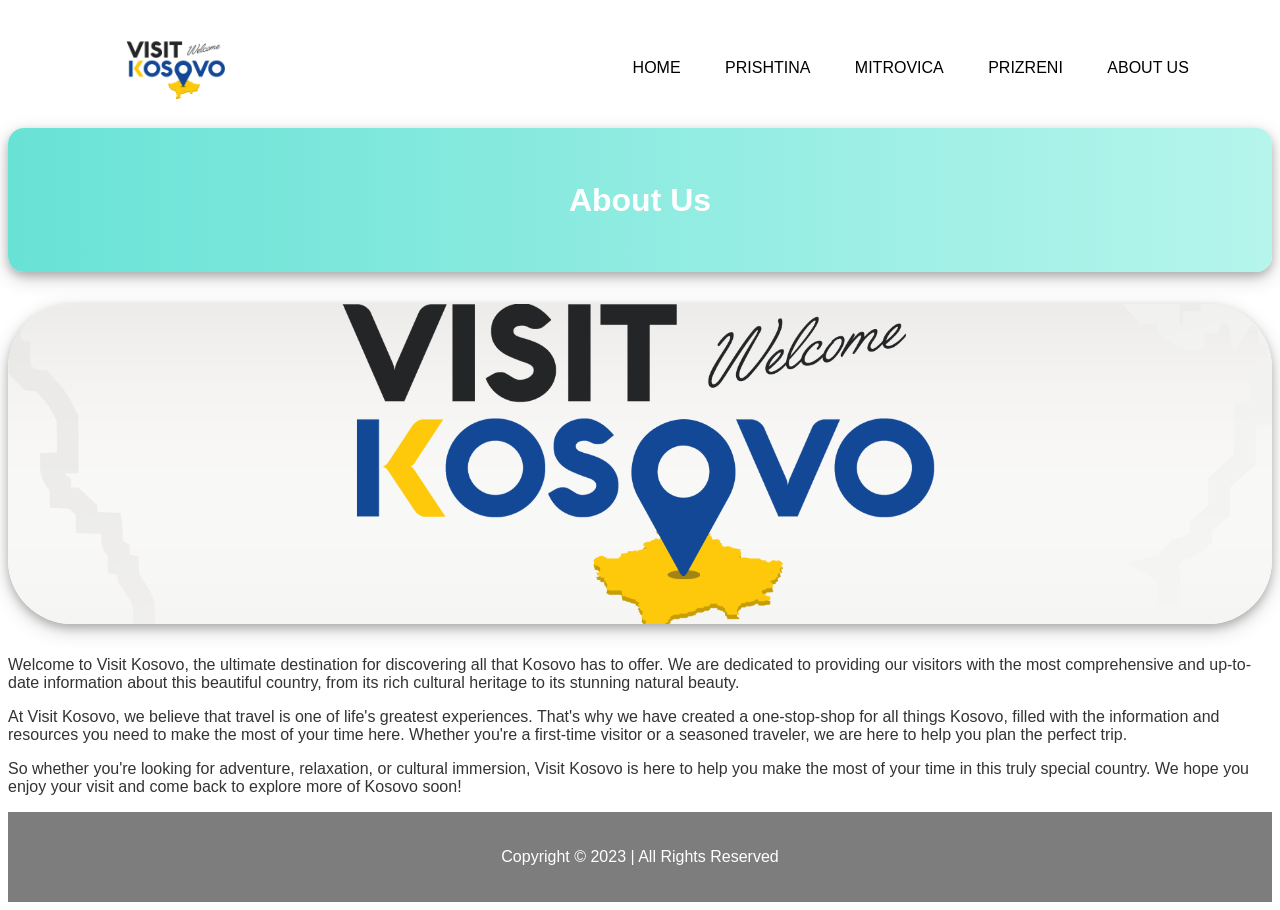
==== aboutus.html @ 827a9a32 "Add files via upload" ====
<!DOCTYPE html>
<html lang="en">
<head>
    <meta charset="UTF-8">
    <meta http-equiv="X-UA-Compatible" content="IE=edge">
    <meta name="viewport" content="width=device-width, initial-scale=1.0">
    <title>About Us</title>
    <link rel="stylesheet" href="aboutus.css">
    <link rel="stylesheet" href="bootstrap.css">
    <script src="bootstrap.js"></script>
    <link rel="icon" type="image/png" href="Photos/favicon-32x32.png" sizes="32x32" />
</head>
<body id="redoni">
<div class="rb-navbar">
    <img src="Photos\r2.png" class="logo">
    <ul>
        <li><a href="home.html">Home</a></li>
        <li><a href="Faqja3.html">Prishtina</a></li>
        <li><a href="mitrovica.html"><span class="mitrovica">Mitrovica</span></a></li>
        <li><a href="prizreni.html">Prizreni</a></li>
        <li><a href="aboutus.html">About Us</a></li>
    </ul>
</div>

    <div class="container my-5">
      <div class="rbabout-header d-flex align-items-center">
        <h1 class="text-center">About Us</h1>
      </div>
      <div class="row">
        <div class="col-md-6 mb-3">
          <div class="rbabout-image"></div>
        </div>
        <div class="col-md-6">
          <p class="rbabout-text lead">Welcome to Visit Kosovo, the ultimate destination for discovering all that Kosovo has to offer. We are dedicated to providing our visitors with the most comprehensive and up-to-date information about this beautiful country, from its rich cultural heritage to its stunning natural beauty. </p>
          <p class="rbabout-text">At Visit Kosovo, we believe that travel is one of life's greatest experiences. That's why we have created a one-stop-shop for all things Kosovo, filled with the information and resources you need to make the most of your time here. Whether you're a first-time visitor or a seasoned traveler, we are here to help you plan the perfect trip.</p>
          <p class="rbabout-text">So whether you're looking for adventure, relaxation, or cultural immersion, Visit Kosovo is here to help you make the most of your time in this truly special country. We hope you enjoy your visit and come back to explore more of Kosovo soon!</p>
        </div>
      </div>
    </div>
    
    
<div class="footer">
    <p class="rbp">Copyright &copy; 2023 | All Rights Reserved</p>
</div>

</body>
</html>
---- aboutus.css ----
#redoni {
  font-family: 'Gill Sans', 'Gill Sans MT', Calibri, 'Trebuchet MS', sans-serif;
}

.rb-navbar {
  width: 90%;
  margin: auto;
  padding: 1px 0;
  display: flex;
  align-items: center;
  justify-content: space-between;
}

.logo {
  width: 210px;
  cursor: pointer;
}

.rb-navbar ul li {
  list-style: none;
  display: inline-block;
  margin: 0 20px;
  position: relative;
}

.rb-navbar ul li a {
  text-decoration: none;
  color: #000;
  text-transform: uppercase;
  font-weight: 500;
}

.rb-navbar ul li::after {
  content: '';
  height: 3px;
  width: 0%;
  background: #009688;
  position: absolute;
  left: 0;
  bottom: -5px;
  transition: 0.7s;
}

.rb-navbar ul li:hover:after {
  width: 100%;
}


@media (max-width: 768px) {
  .rb-navbar {
    flex-direction: column;
    align-items: center;
    width: 100%;
  }
  .logo {
    margin-bottom: 20px;
  }
  ul {
    flex-direction: column;
  }
  li {
    margin-right: 0;
    margin-bottom: 20px;
  }
}


.lead {
    color: black;
}


.rbabout-header {
    background-image: linear-gradient(to right, #69e2d6, #b5f5ec);
    padding: 2rem;
    text-align: center;
    border-radius: 1rem;
    box-shadow: 0 4px 8px 0 rgba(0, 0, 0, 0.2), 0 6px 20px 0 rgba(0, 0, 0, 0.19);
    margin-bottom: 2rem;
}
.rbabout-header h1 {
    font-weight: bold;
    color: #fff;
}
.rbabout-image {
    background-image: url("Photos/vizitkosova.png");
    background-size: cover;
    background-position: center;
    height: 320px;
    border-radius: 4rem;
    margin-bottom: 2rem;
    box-shadow: 0 4px 8px 0 rgba(0, 0, 0, 0.2), 0 6px 20px 0 rgba(0, 0, 0, 0.19);
}
.rbabout-text {
    color: #333;
}

.footer {
  background-color: rgb(125, 125, 125);
  color: #fff;
  padding: 20px;
}

.rbp{
  text-align: center;
}
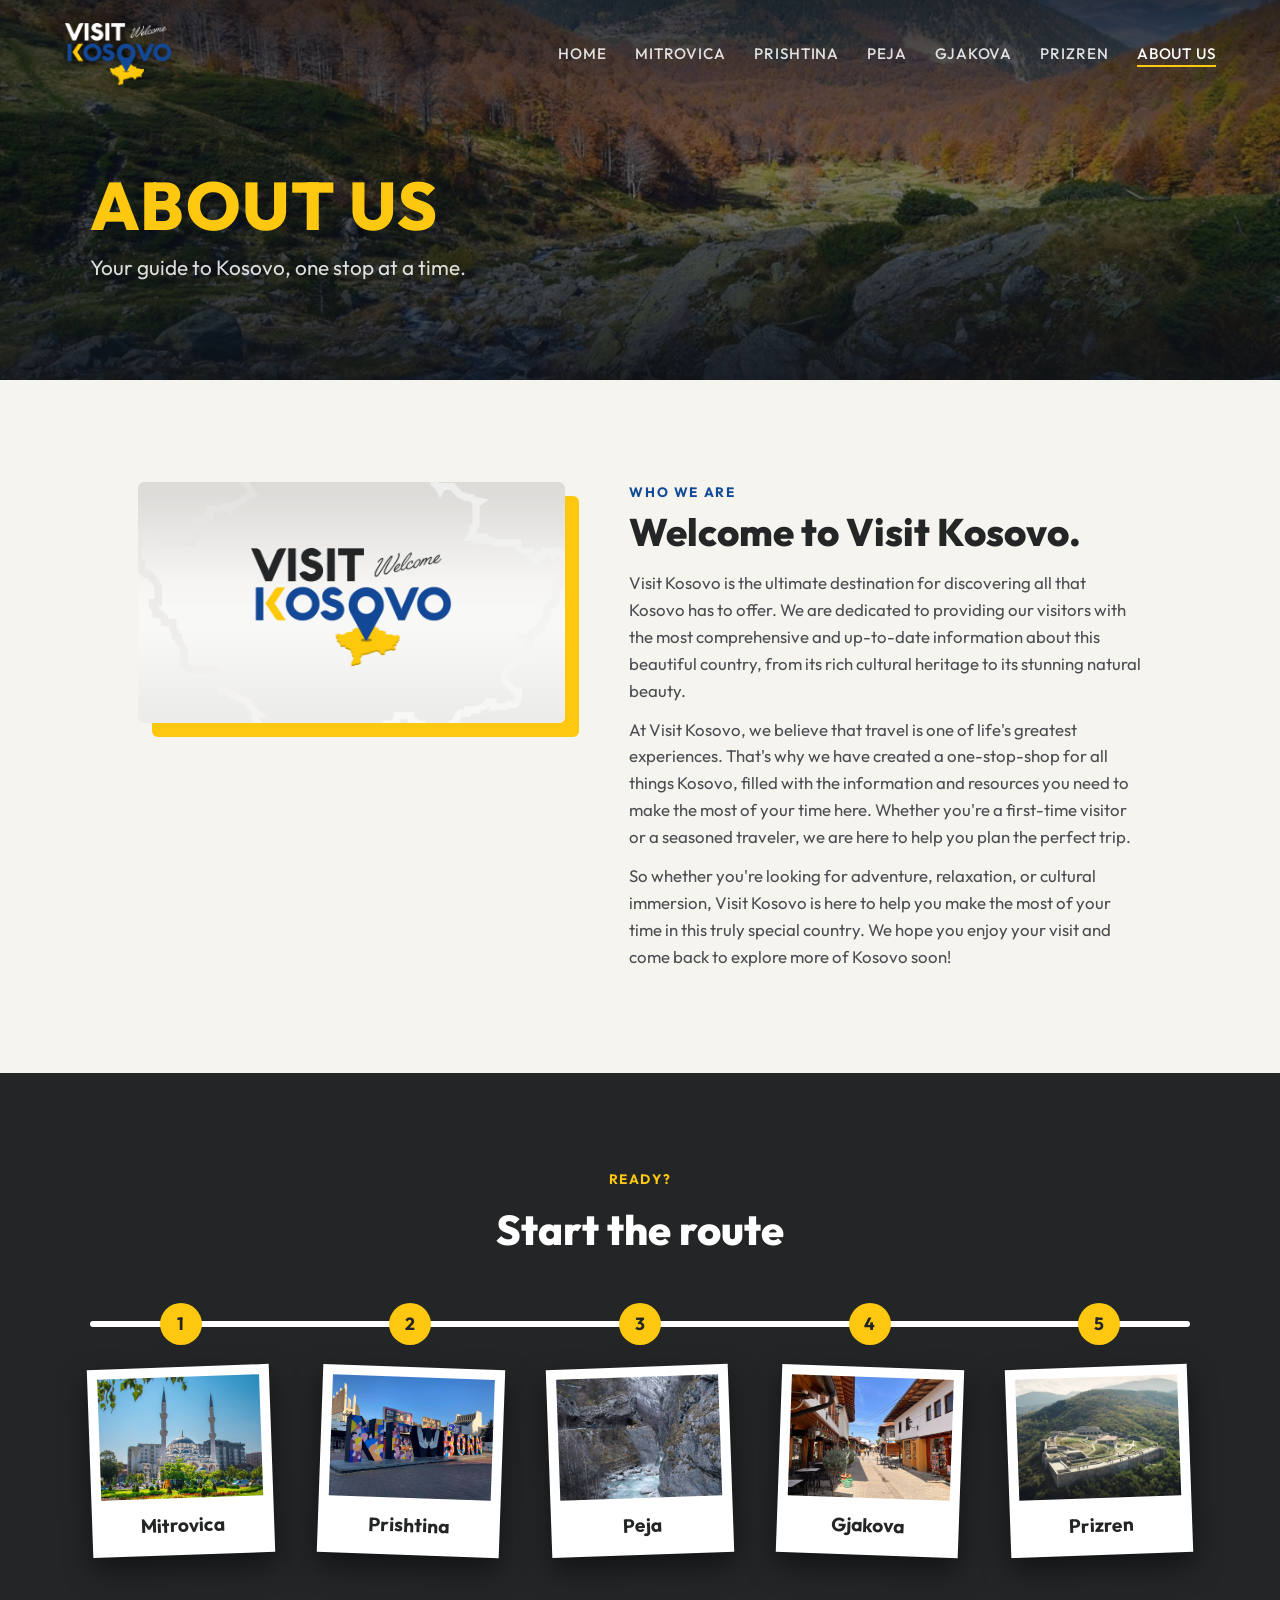
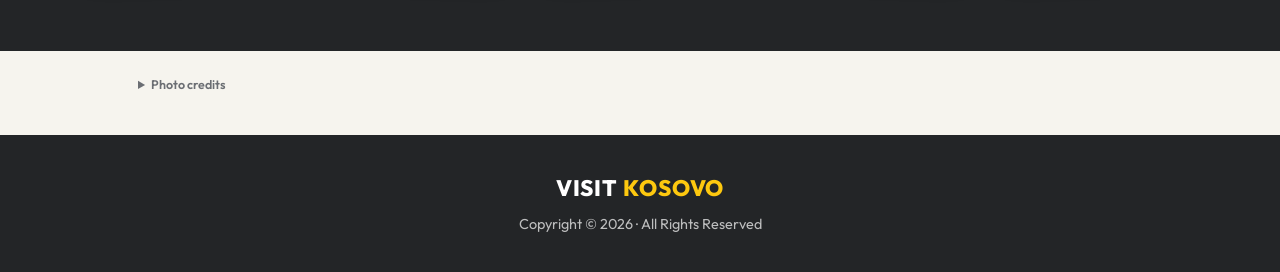
==== commit 8b03bfc3: "Redesign site with city-map layout and add Peja and Gjakova - Remove the splash page; index.html is " ====
--- a/aboutus.html
+++ b/aboutus.html
@@ -1,47 +1,97 @@
-<!DOCTYPE html>
-<html lang="en">
-<head>
-    <meta charset="UTF-8">
-    <meta http-equiv="X-UA-Compatible" content="IE=edge">
-    <meta name="viewport" content="width=device-width, initial-scale=1.0">
-    <title>About Us</title>
-    <link rel="stylesheet" href="aboutus.css">
-    <link rel="stylesheet" href="bootstrap.css">
-    <script src="bootstrap.js"></script>
-    <link rel="icon" type="image/png" href="Photos/favicon-32x32.png" sizes="32x32" />
-</head>
-<body id="redoni">
-<div class="rb-navbar">
-    <img src="Photos\r2.png" class="logo">
-    <ul>
-        <li><a href="home.html">Home</a></li>
-        <li><a href="Faqja3.html">Prishtina</a></li>
-        <li><a href="mitrovica.html"><span class="mitrovica">Mitrovica</span></a></li>
-        <li><a href="prizreni.html">Prizreni</a></li>
-        <li><a href="aboutus.html">About Us</a></li>
-    </ul>
-</div>
-
-    <div class="container my-5">
-      <div class="rbabout-header d-flex align-items-center">
-        <h1 class="text-center">About Us</h1>
-      </div>
-      <div class="row">
-        <div class="col-md-6 mb-3">
-          <div class="rbabout-image"></div>
-        </div>
-        <div class="col-md-6">
-          <p class="rbabout-text lead">Welcome to Visit Kosovo, the ultimate destination for discovering all that Kosovo has to offer. We are dedicated to providing our visitors with the most comprehensive and up-to-date information about this beautiful country, from its rich cultural heritage to its stunning natural beauty. </p>
-          <p class="rbabout-text">At Visit Kosovo, we believe that travel is one of life's greatest experiences. That's why we have created a one-stop-shop for all things Kosovo, filled with the information and resources you need to make the most of your time here. Whether you're a first-time visitor or a seasoned traveler, we are here to help you plan the perfect trip.</p>
-          <p class="rbabout-text">So whether you're looking for adventure, relaxation, or cultural immersion, Visit Kosovo is here to help you make the most of your time in this truly special country. We hope you enjoy your visit and come back to explore more of Kosovo soon!</p>
-        </div>
-      </div>
-    </div>
-    
-    
-<div class="footer">
-    <p class="rbp">Copyright &copy; 2023 | All Rights Reserved</p>
-</div>
-
-</body>
-</html>+<!DOCTYPE html>
+<html lang="en">
+<head>
+  <meta charset="UTF-8">
+  <meta name="viewport" content="width=device-width, initial-scale=1.0">
+  <title>About Us | Visit Kosovo</title>
+  <link rel="preconnect" href="https://fonts.googleapis.com">
+  <link rel="preconnect" href="https://fonts.gstatic.com" crossorigin>
+  <link href="https://fonts.googleapis.com/css2?family=Outfit:wght@400;500;600;700;800&display=swap" rel="stylesheet">
+  <link rel="stylesheet" href="site.css">
+  <script src="site.js" defer></script>
+  <link rel="icon" type="image/png" href="Photos/favicon-32x32.png" sizes="32x32">
+</head>
+<body>
+
+  <header class="nav">
+    <a href="index.html" class="logo"><img src="Photos/logo-light.png" alt="Visit Kosovo &ndash; home"></a>
+    <button class="burger" type="button" aria-label="Open menu" aria-expanded="false" aria-controls="menu"><span></span><span></span><span></span></button>
+    <nav id="menu">
+      <ul>
+        <li><a href="index.html">Home</a></li>
+        <li><a href="mitrovica.html">Mitrovica</a></li>
+        <li><a href="prishtina.html">Prishtina</a></li>
+        <li><a href="peja.html">Peja</a></li>
+        <li><a href="gjakova.html">Gjakova</a></li>
+        <li><a href="prizren.html">Prizren</a></li>
+        <li><a href="aboutus.html" class="active">About Us</a></li>
+      </ul>
+    </nav>
+  </header>
+
+  <section class="hero hero-short">
+    <div class="hero-head">
+      <div>
+        <h1>About Us</h1>
+        <p class="hero-sub">Your guide to Kosovo, one stop at a time.</p>
+      </div>
+    </div>
+  </section>
+
+  <main class="features">
+    <article class="feature about">
+      <img src="Photos/vizitkosova.png" alt="Visit Kosovo logo">
+      <div>
+        <p class="eyebrow">Who we are</p>
+        <h2>Welcome to Visit Kosovo.</h2>
+        <p>Visit Kosovo is the ultimate destination for discovering all that Kosovo has to offer. We are dedicated to providing our visitors with the most comprehensive and up-to-date information about this beautiful country, from its rich cultural heritage to its stunning natural beauty.</p>
+        <p>At Visit Kosovo, we believe that travel is one of life's greatest experiences. That's why we have created a one-stop-shop for all things Kosovo, filled with the information and resources you need to make the most of your time here. Whether you're a first-time visitor or a seasoned traveler, we are here to help you plan the perfect trip.</p>
+        <p>So whether you're looking for adventure, relaxation, or cultural immersion, Visit Kosovo is here to help you make the most of your time in this truly special country. We hope you enjoy your visit and come back to explore more of Kosovo soon!</p>
+      </div>
+    </article>
+  </main>
+
+  <!-- ============ START THE ROUTE ============ -->
+  <section class="strip-wrap">
+    <p class="eyebrow">Ready?</p>
+    <h2>Start the route</h2>
+    <div class="strip">
+      <a class="mini" href="mitrovica.html">
+        <span class="num">1</span>
+        <span class="polaroid"><img src="Photos/Xhamia_e_Mitrovices.JPG" alt="Mosque in Mitrovica"><span>Mitrovica</span></span>
+      </a>
+      <a class="mini" href="prishtina.html">
+        <span class="num">2</span>
+        <span class="polaroid"><img src="Photos/newborn.jpg" alt="The Newborn monument in Prishtina"><span>Prishtina</span></span>
+      </a>
+      <a class="mini" href="peja.html">
+        <span class="num">3</span>
+        <span class="polaroid"><img src="Photos/peja-rugova.jpg" alt="The Rugova Canyon near Peja"><span>Peja</span></span>
+      </a>
+      <a class="mini" href="gjakova.html">
+        <span class="num">4</span>
+        <span class="polaroid"><img src="Photos/gjakova-bazaar.jpg" alt="A street in the Old Bazaar of Gjakova"><span>Gjakova</span></span>
+      </a>
+      <a class="mini" href="prizren.html">
+        <span class="num">5</span>
+        <span class="polaroid"><img src="Photos/kaleja.jpg" alt="Prizren Fortress"><span>Prizren</span></span>
+      </a>
+    </div>
+  </section>
+
+  <details class="credits">
+    <summary>Photo credits</summary>
+    <ul>
+      <li><a href="https://commons.wikimedia.org/wiki/File:Rugova_canyon_(WPWTR17).jpg" target="_blank" rel="noopener">Rugova canyon (WPWTR17)</a> &mdash; Albinfo, <a href="https://creativecommons.org/licenses/by/4.0" target="_blank" rel="noopener">CC BY 4.0</a></li>
+      <li><a href="https://commons.wikimedia.org/wiki/File:Street_in_the_Old_Bazaar_of_Gjakova,_2025.jpg" target="_blank" rel="noopener">Street in the Old Bazaar of Gjakova, 2025</a> &mdash; Bdx, <a href="http://creativecommons.org/publicdomain/zero/1.0/deed.en" target="_blank" rel="noopener">CC0</a></li>
+    </ul>
+    <p>These photos are from Wikimedia Commons and are used under the licences shown.</p>
+  </details>
+
+  <footer class="footer">
+    <a href="index.html" class="brand">Visit <span>Kosovo</span></a>
+    <p>Copyright &copy; 2026 &middot; All Rights Reserved</p>
+  </footer>
+
+</body>
+</html>
--- a/site.css
+++ b/site.css
@@ -0,0 +1,683 @@
+/* ===== Visit Kosovo — home ===== */
+:root {
+  --blue: #134a97;
+  --yellow: #fdc80f;
+  --ink: #232527;
+  --paper: #f6f4ee;
+  --white: #ffffff;
+  --font: 'Outfit', 'Gill Sans', Calibri, 'Trebuchet MS', sans-serif;
+}
+
+* { box-sizing: border-box; margin: 0; padding: 0; }
+
+html { scroll-behavior: smooth; }
+
+body {
+  font-family: var(--font);
+  color: var(--ink);
+  background: var(--paper);
+  line-height: 1.6;
+}
+
+img { display: block; max-width: 100%; }
+a { color: inherit; text-decoration: none; }
+
+/* ---------- Brand / nav ---------- */
+.brand {
+  font-weight: 800;
+  font-size: 1.4rem;
+  text-transform: uppercase;
+  letter-spacing: 0.04em;
+  color: var(--white);
+}
+.brand span { color: var(--yellow); }
+
+.nav {
+  position: absolute;
+  inset: 0 0 auto 0;
+  z-index: 10;
+  display: flex;
+  align-items: center;
+  justify-content: space-between;
+  flex-wrap: wrap;
+  gap: 12px 32px;
+  padding: 22px clamp(16px, 5vw, 64px);
+}
+
+/* original logo (transparent); light version has the black lettering in white */
+.logo {
+  display: block;
+  transition: translate 0.2s;
+}
+.logo:hover { translate: 0 -2px; }
+.logo img {
+  height: 64px;
+  width: auto;
+  filter: drop-shadow(0 2px 6px rgba(0, 0, 0, 0.5));
+}
+
+.nav ul { display: flex; flex-wrap: wrap; gap: 6px 28px; list-style: none; }
+
+.nav ul a {
+  position: relative;
+  color: rgba(255, 255, 255, 0.85);
+  font-weight: 500;
+  font-size: 0.95rem;
+  text-transform: uppercase;
+  letter-spacing: 0.06em;
+  transition: color 0.2s;
+}
+.nav ul a::after {
+  content: '';
+  position: absolute;
+  left: 0; bottom: -4px;
+  width: 0; height: 2px;
+  background: var(--yellow);
+  transition: width 0.3s;
+}
+.nav ul a:hover,
+.nav a.active { color: var(--white); }
+.nav ul a:hover::after,
+.nav a.active::after { width: 100%; }
+
+/* ---------- Burger menu (small screens) ---------- */
+.burger {
+  display: none;
+  position: relative;
+  z-index: 2;
+  width: 48px;
+  height: 48px;
+  padding: 0;
+  border: 0;
+  border-radius: 50%;
+  background: transparent;
+  cursor: pointer;
+  flex-direction: column;
+  justify-content: center;
+  align-items: center;
+  gap: 6px;
+}
+.burger span {
+  display: block;
+  width: 26px;
+  height: 3px;
+  border-radius: 2px;
+  background: var(--white);
+  transition: translate 0.3s, rotate 0.3s, opacity 0.2s;
+}
+.burger:focus-visible { outline: 3px solid var(--yellow); outline-offset: 2px; }
+.nav.open .burger span:nth-child(1) { translate: 0 9px; rotate: 45deg; }
+.nav.open .burger span:nth-child(2) { opacity: 0; }
+.nav.open .burger span:nth-child(3) { translate: 0 -9px; rotate: -45deg; }
+
+@media (max-width: 1100px) {
+  .nav { flex-wrap: nowrap; }
+  .logo { position: relative; z-index: 2; }
+  .burger { display: flex; }
+
+  /* the menu becomes a full-screen overlay */
+  .nav nav {
+    position: fixed;
+    inset: 0;
+    z-index: 1;
+    display: grid;
+    place-items: center;
+    background: rgba(23, 25, 28, 0.97);
+    opacity: 0;
+    visibility: hidden;
+    transition: opacity 0.3s, visibility 0.3s;
+  }
+  .nav.open nav { opacity: 1; visibility: visible; }
+  .nav.open .burger { position: fixed; top: 22px; right: 16px; }
+  .nav.open .logo { position: fixed; top: 22px; left: 16px; }
+
+  .nav nav ul {
+    flex-direction: column;
+    align-items: center;
+    gap: 28px;
+  }
+  .nav nav ul a { font-size: 1.6rem; font-weight: 700; letter-spacing: 0.08em; }
+  .nav nav ul li {
+    opacity: 0;
+    translate: 0 12px;
+    transition: opacity 0.3s, translate 0.3s;
+  }
+  .nav.open nav ul li { opacity: 1; translate: 0 0; }
+  .nav.open nav ul li:nth-child(2) { transition-delay: 0.05s; }
+  .nav.open nav ul li:nth-child(3) { transition-delay: 0.1s; }
+  .nav.open nav ul li:nth-child(4) { transition-delay: 0.15s; }
+  .nav.open nav ul li:nth-child(5) { transition-delay: 0.2s; }
+  .nav.open nav ul li:nth-child(6) { transition-delay: 0.25s; }
+  .nav.open nav ul li:nth-child(7) { transition-delay: 0.3s; }
+}
+
+/* ---------- Hero / city map ---------- */
+.hero {
+  position: relative;
+  min-height: 100vh;
+  padding: 150px clamp(16px, 5vw, 64px) 48px;
+  color: var(--white);
+  background:
+    linear-gradient(180deg, rgba(15, 18, 24, 0.82) 0%, rgba(15, 18, 24, 0.55) 45%, rgba(15, 18, 24, 0.88) 100%),
+    var(--hero-img, url("Photos/kosovo-5716101672_orig.jpg")) center / cover no-repeat;
+  overflow: hidden;
+}
+
+.hero-head {
+  max-width: 1100px;
+  margin: 0 auto;
+  display: flex;
+  justify-content: space-between;
+  align-items: flex-start;
+  gap: 24px;
+}
+
+.hero h1,
+.hero-tag {
+  color: var(--yellow);
+  font-weight: 800;
+  text-transform: uppercase;
+  font-size: clamp(1.6rem, 3.4vw, 2.6rem);
+  line-height: 1.05;
+  letter-spacing: 0.02em;
+}
+.hero-tag { text-align: right; }
+
+.legend {
+  margin-top: 14px;
+  list-style: none;
+  counter-reset: stop;
+  font-size: 1.05rem;
+}
+.legend li { counter-increment: stop; }
+.legend li::before { content: '(' counter(stop) ') '; opacity: 0.7; }
+.legend a:hover { color: var(--yellow); }
+
+/* The map stage: everything is placed in a 1000 x --h coordinate space (svg viewBox must match) */
+.stage {
+  position: relative;
+  max-width: 1000px;
+  margin: -40px auto 0;
+  --h: 880;
+  aspect-ratio: 1000 / var(--h);
+  container-type: inline-size;
+}
+
+.route {
+  position: absolute;
+  inset: 0;
+  width: 100%;
+  height: 100%;
+  overflow: visible;
+}
+
+.road {
+  fill: none;
+  stroke: var(--white);
+  stroke-width: 14;
+  stroke-linecap: round;
+  stroke-linejoin: round;
+  stroke-dasharray: 1000;
+  stroke-dashoffset: 1000;
+  animation: draw 2.2s 0.2s ease-out forwards;
+}
+
+.dots {
+  fill: none;
+  stroke: var(--white);
+  stroke-width: 4;
+  stroke-dasharray: 2 9;
+  stroke-linecap: round;
+  opacity: 0;
+  animation: fade 0.6s 1.6s forwards;
+}
+
+.pin {
+  position: absolute;
+  left: calc(var(--px) / 1000 * 100%);
+  top: calc(var(--py) / var(--h) * 100%);
+  width: 5.2cqw;
+  height: 5.2cqw;
+  translate: -50% -50%;
+  display: grid;
+  place-items: center;
+  border-radius: 50%;
+  background: var(--yellow);
+  color: var(--ink);
+  font-weight: 700;
+  font-size: 2.4cqw;
+  box-shadow: 0 0 0 0 rgba(253, 200, 15, 0.6);
+  animation: pop 0.4s backwards, pulse 2.4s 2.4s infinite;
+  transition: scale 0.25s;
+  z-index: 2;
+}
+.stop:nth-child(2) .pin { animation-delay: 0.6s, 2.4s; }
+.stop:nth-child(3) .pin { animation-delay: 1.1s, 2.8s; }
+.stop:nth-child(4) .pin { animation-delay: 1.6s, 3.2s; }
+.stop:nth-child(5) .pin { animation-delay: 2.0s, 3.6s; }
+.stop:nth-child(6) .pin { animation-delay: 2.3s, 4.0s; }
+.stop:nth-child(7) .pin { animation-delay: 2.6s, 4.4s; }
+
+.card {
+  display: block;
+  position: absolute;
+  left: calc(var(--x) / 1000 * 100%);
+  top: calc(var(--y) / var(--h) * 100%);
+  width: 22cqw;
+  padding: 1.1cqw 1.1cqw 0;
+  background: var(--white);
+  color: var(--ink);
+  rotate: var(--tilt, 0deg);
+  box-shadow: 0 1.5cqw 3cqw rgba(0, 0, 0, 0.45);
+  transition: rotate 0.3s, translate 0.3s, box-shadow 0.3s;
+  animation: fade 0.6s 1.2s both;
+  z-index: 3;
+}
+.card img {
+  width: 100%;
+  aspect-ratio: 4 / 3;
+  object-fit: cover;
+}
+.caption {
+  display: block;
+  padding: 1.2cqw 0 1.4cqw;
+  text-align: center;
+  font-weight: 700;
+  font-size: 2.2cqw;
+  line-height: 1.2;
+}
+.caption small {
+  display: block;
+  margin-top: 0.3cqw;
+  font-weight: 500;
+  font-size: 1.25cqw;
+  color: var(--blue);
+  text-transform: uppercase;
+  letter-spacing: 0.08em;
+}
+
+.card:hover,
+.card:focus-visible {
+  rotate: 0deg;
+  translate: 0 -1cqw;
+  box-shadow: 0 2.5cqw 4cqw rgba(0, 0, 0, 0.55);
+  outline: none;
+}
+.card:focus-visible { box-shadow: 0 0 0 4px var(--yellow), 0 2.5cqw 4cqw rgba(0, 0, 0, 0.55); }
+.stop:has(.card:hover) .pin,
+.stop:has(.card:focus-visible) .pin { scale: 1.25; }
+
+.scroll-hint {
+  text-align: center;
+  margin-top: 8px;
+  font-size: 0.95rem;
+  color: rgba(255, 255, 255, 0.7);
+}
+
+@keyframes draw  { to { stroke-dashoffset: 0; } }
+@keyframes fade  { from { opacity: 0; } to { opacity: 1; } }
+@keyframes pop   { from { scale: 0; } to { scale: 1; } }
+@keyframes pulse {
+  0%   { box-shadow: 0 0 0 0 rgba(253, 200, 15, 0.6); }
+  70%  { box-shadow: 0 0 0 2cqw rgba(253, 200, 15, 0); }
+  100% { box-shadow: 0 0 0 0 rgba(253, 200, 15, 0); }
+}
+
+/* ---------- Mobile: map turns into a vertical route ---------- */
+@media (max-width: 720px) {
+  .logo img { height: 48px; }
+  .hero { padding-top: 120px; }
+  .stage {
+    aspect-ratio: auto;
+    margin-top: 32px;
+    display: flex;
+    flex-direction: column;
+    gap: 36px;
+    padding-left: 56px;
+  }
+  .stage::before {           /* the road */
+    content: '';
+    position: absolute;
+    left: 18px; top: -10px; bottom: -10px;
+    width: 8px;
+    border-radius: 4px;
+    background: var(--white);
+  }
+  .route { display: none; }
+  .stop { position: relative; }
+  .pin {
+    left: -56px; top: 50%;
+    translate: 0 -50%;
+    width: 44px; height: 44px;
+    font-size: 1.1rem;
+  }
+  .card {
+    position: relative;
+    left: auto; top: auto;
+    width: 100%;
+    max-width: 340px;
+    padding: 10px 10px 0;
+    box-shadow: 0 10px 24px rgba(0, 0, 0, 0.45);
+  }
+  .caption { font-size: 1.25rem; padding: 10px 0 12px; }
+  .caption small { font-size: 0.75rem; margin-top: 2px; }
+  .card:hover, .card:focus-visible { translate: 0 -4px; }
+}
+
+/* ---------- Feature sections ---------- */
+.features {
+  max-width: 1100px;
+  margin: 0 auto;
+  padding: clamp(56px, 8vw, 110px) clamp(16px, 5vw, 48px);
+  display: grid;
+  gap: clamp(56px, 8vw, 110px);
+}
+
+.feature {
+  display: grid;
+  grid-template-columns: 5fr 6fr;
+  align-items: center;
+  gap: clamp(28px, 5vw, 64px);
+}
+.feature.reverse img { order: 2; }
+
+.feature img {
+  width: 100%;
+  aspect-ratio: 4 / 3;
+  object-fit: cover;
+  border-radius: 6px;
+  box-shadow: 14px 14px 0 var(--yellow);
+}
+.feature.reverse img { box-shadow: -14px 14px 0 var(--blue); }
+
+.eyebrow {
+  color: var(--blue);
+  font-weight: 700;
+  font-size: 0.85rem;
+  letter-spacing: 0.12em;
+  text-transform: uppercase;
+}
+
+.feature h2 {
+  margin: 6px 0 16px;
+  font-size: clamp(1.7rem, 3.2vw, 2.4rem);
+  font-weight: 800;
+  line-height: 1.15;
+}
+
+.feature p + p { margin-top: 12px; }
+.feature div > p:not(.eyebrow) { color: #4a4d52; font-size: 1.05rem; }
+
+@media (max-width: 800px) {
+  .feature { grid-template-columns: 1fr; }
+  .feature.reverse img { order: 0; }
+}
+
+.feature { scroll-margin-top: 32px; }
+
+/* yellow numbered dot, matches the map pins */
+.num {
+  display: inline-grid;
+  place-items: center;
+  width: 1.9em;
+  height: 1.9em;
+  margin-right: 0.4em;
+  border-radius: 50%;
+  background: var(--yellow);
+  color: var(--ink);
+  font-weight: 700;
+  letter-spacing: 0;
+  vertical-align: middle;
+}
+
+/* ---------- City intro ---------- */
+.intro {
+  max-width: 760px;
+  margin: 0 auto;
+  padding: clamp(56px, 8vw, 100px) clamp(16px, 5vw, 48px) 0;
+  text-align: center;
+}
+.intro h2 {
+  margin: 8px 0 20px;
+  font-size: clamp(2rem, 4.2vw, 3rem);
+  font-weight: 800;
+  line-height: 1.1;
+}
+.intro p:not(.eyebrow) { color: #4a4d52; font-size: 1.12rem; }
+.intro p + p { margin-top: 12px; }
+
+.more {
+  display: inline-block;
+  margin-top: 24px;
+  color: var(--blue);
+  font-weight: 600;
+  border-bottom: 2px solid var(--yellow);
+  transition: color 0.2s;
+}
+.more:hover { color: var(--ink); }
+
+/* ---------- Continue the route ---------- */
+.next-stops {
+  display: grid;
+  grid-template-columns: 1fr 1fr;
+  background: #0c3570;
+  color: var(--white);
+}
+.next-stops a {
+  display: grid;
+  gap: 6px;
+  padding: clamp(28px, 5vw, 56px) clamp(16px, 5vw, 64px);
+  transition: background 0.25s;
+}
+.next-stops a:hover { background: rgba(255, 255, 255, 0.08); }
+.next-stops .next { text-align: right; border-left: 1px solid rgba(255, 255, 255, 0.15); }
+.next-stops .dir {
+  font-size: 0.85rem;
+  font-weight: 600;
+  letter-spacing: 0.12em;
+  text-transform: uppercase;
+  color: var(--yellow);
+}
+.next-stops .city { font-size: clamp(1.4rem, 3vw, 2.2rem); font-weight: 800; }
+
+@media (max-width: 560px) {
+  .next-stops { grid-template-columns: 1fr; }
+  .next-stops .next { border-left: 0; border-top: 1px solid rgba(255, 255, 255, 0.15); }
+}
+
+/* ---------- Short hero (pages without a map) ---------- */
+.hero-short {
+  min-height: 0;
+  padding-top: 170px;
+  padding-bottom: clamp(56px, 8vw, 96px);
+}
+.hero-short h1 { font-size: clamp(2.4rem, 6vw, 4.2rem); }
+.hero-sub {
+  margin-top: 10px;
+  font-size: clamp(1.05rem, 2vw, 1.3rem);
+  color: rgba(255, 255, 255, 0.85);
+}
+
+.feature.about img {
+  aspect-ratio: auto;
+  object-fit: contain;
+  background: var(--white);
+}
+.feature.about { align-items: start; }
+
+/* ---------- Start-the-route strip ---------- */
+.strip-wrap {
+  background: var(--ink);
+  color: var(--white);
+  text-align: center;
+  padding: clamp(56px, 8vw, 96px) clamp(16px, 5vw, 48px);
+}
+.strip-wrap .eyebrow { color: var(--yellow); }
+.strip-wrap h2 {
+  margin: 6px 0 40px;
+  font-size: clamp(1.8rem, 3.6vw, 2.6rem);
+  font-weight: 800;
+}
+
+.strip {
+  position: relative;
+  max-width: 1100px;
+  margin: 0 auto;
+  display: grid;
+  grid-template-columns: repeat(5, 1fr);
+  gap: clamp(20px, 4vw, 48px);
+}
+.strip::before {                 /* the road through the pins */
+  content: '';
+  position: absolute;
+  left: 0; right: 0; top: 18px;
+  height: 6px;
+  border-radius: 3px;
+  background: var(--white);
+}
+
+.mini {
+  position: relative;
+  display: grid;
+  justify-items: center;
+  gap: 22px;
+}
+.mini .num { width: 42px; height: 42px; margin: 0; font-size: 1.1rem; }
+.polaroid {
+  display: block;
+  width: 100%;
+  padding: 10px 10px 0;
+  background: var(--white);
+  color: var(--ink);
+  box-shadow: 0 12px 28px rgba(0, 0, 0, 0.5);
+  rotate: -2deg;
+  transition: rotate 0.3s, translate 0.3s;
+}
+.mini:nth-child(even) .polaroid { rotate: 2deg; }
+.polaroid img { width: 100%; aspect-ratio: 4 / 3; object-fit: cover; }
+.polaroid span { display: block; padding: 12px 0 14px; font-weight: 700; font-size: 1.2rem; }
+.mini:hover .polaroid,
+.mini:focus-visible .polaroid { rotate: 0deg; translate: 0 -6px; }
+.mini:focus-visible { outline: none; }
+.mini:focus-visible .polaroid { box-shadow: 0 0 0 4px var(--yellow); }
+
+@media (max-width: 900px) {
+  .strip { grid-template-columns: repeat(2, 1fr); max-width: 560px; row-gap: 40px; }
+  .strip::before { display: none; }
+}
+@media (max-width: 520px) {
+  .strip { grid-template-columns: 1fr; max-width: 320px; }
+}
+
+/* ---------- Section headings (day trips, good to know) ---------- */
+.section-head {
+  max-width: 1100px;
+  margin: 0 auto 32px;
+  text-align: center;
+}
+.section-head h2 {
+  margin-top: 6px;
+  font-size: clamp(1.8rem, 3.6vw, 2.6rem);
+  font-weight: 800;
+  line-height: 1.15;
+}
+.section-head p:not(.eyebrow) { margin-top: 10px; color: #4a4d52; }
+
+/* ---------- Day trips ---------- */
+.trips {
+  padding: 0 clamp(16px, 5vw, 48px) clamp(56px, 8vw, 100px);
+}
+.trip-grid {
+  max-width: 1100px;
+  margin: 0 auto;
+  display: grid;
+  grid-template-columns: repeat(auto-fit, minmax(260px, 400px));
+  justify-content: center;
+  gap: clamp(20px, 3vw, 32px);
+}
+.trip {
+  background: var(--white);
+  border-radius: 6px;
+  overflow: hidden;
+  box-shadow: 0 8px 24px rgba(0, 0, 0, 0.08);
+  display: flex;
+  flex-direction: column;
+}
+.trip img { width: 100%; aspect-ratio: 3 / 2; object-fit: cover; }
+.trip div { padding: 20px 22px 24px; display: flex; flex-direction: column; flex: 1; }
+.trip .tag {
+  align-self: flex-start;
+  margin-bottom: 8px;
+  padding: 3px 10px;
+  border-radius: 99px;
+  background: var(--yellow);
+  color: var(--ink);
+  font-size: 0.75rem;
+  font-weight: 700;
+  letter-spacing: 0.08em;
+  text-transform: uppercase;
+}
+.trip h3 { font-size: 1.3rem; font-weight: 800; line-height: 1.2; margin-bottom: 8px; }
+.trip p { color: #4a4d52; }
+.trip .more { margin-top: auto; padding-top: 14px; align-self: flex-start; border-bottom: 0; }
+.trip .more span { border-bottom: 2px solid var(--yellow); }
+
+/* ---------- Good to know ---------- */
+.facts-wrap {
+  background: var(--blue);
+  color: var(--white);
+  padding: clamp(56px, 8vw, 96px) clamp(16px, 5vw, 48px);
+}
+.facts-wrap .section-head .eyebrow { color: var(--yellow); }
+.facts-wrap .section-head p:not(.eyebrow) { color: rgba(255, 255, 255, 0.8); }
+.facts {
+  max-width: 1100px;
+  margin: 0 auto;
+  display: flex;
+  flex-wrap: wrap;
+  gap: 2px;
+  background: rgba(255, 255, 255, 0.15);
+  border-radius: 6px;
+  overflow: hidden;
+  list-style: none;
+}
+.facts li { flex: 1 1 220px; background: var(--blue); padding: 24px 22px; }
+.facts strong {
+  display: block;
+  margin-bottom: 6px;
+  color: var(--yellow);
+  font-size: 0.8rem;
+  letter-spacing: 0.12em;
+  text-transform: uppercase;
+}
+.facts span { color: rgba(255, 255, 255, 0.9); }
+
+/* ---------- Photo credits ---------- */
+.credits {
+  max-width: 1100px;
+  margin: 0 auto;
+  padding: 24px clamp(16px, 5vw, 48px) 40px;
+  font-size: 0.78rem;
+  color: #6b6e73;
+}
+.credits summary { cursor: pointer; font-weight: 600; }
+.credits ul { margin-top: 8px; padding-left: 18px; display: grid; gap: 2px; }
+.credits a { text-decoration: underline; }
+
+/* ---------- Footer ---------- */
+.footer {
+  background: var(--ink);
+  color: rgba(255, 255, 255, 0.7);
+  text-align: center;
+  padding: 36px 16px;
+  display: grid;
+  gap: 6px;
+  font-size: 0.9rem;
+}
+
+/* ---------- Respect reduced motion ---------- */
+@media (prefers-reduced-motion: reduce) {
+  *, *::before, *::after { animation: none !important; transition: none !important; }
+  .road { stroke-dashoffset: 0; }
+  .dots { opacity: 1; }
+}
